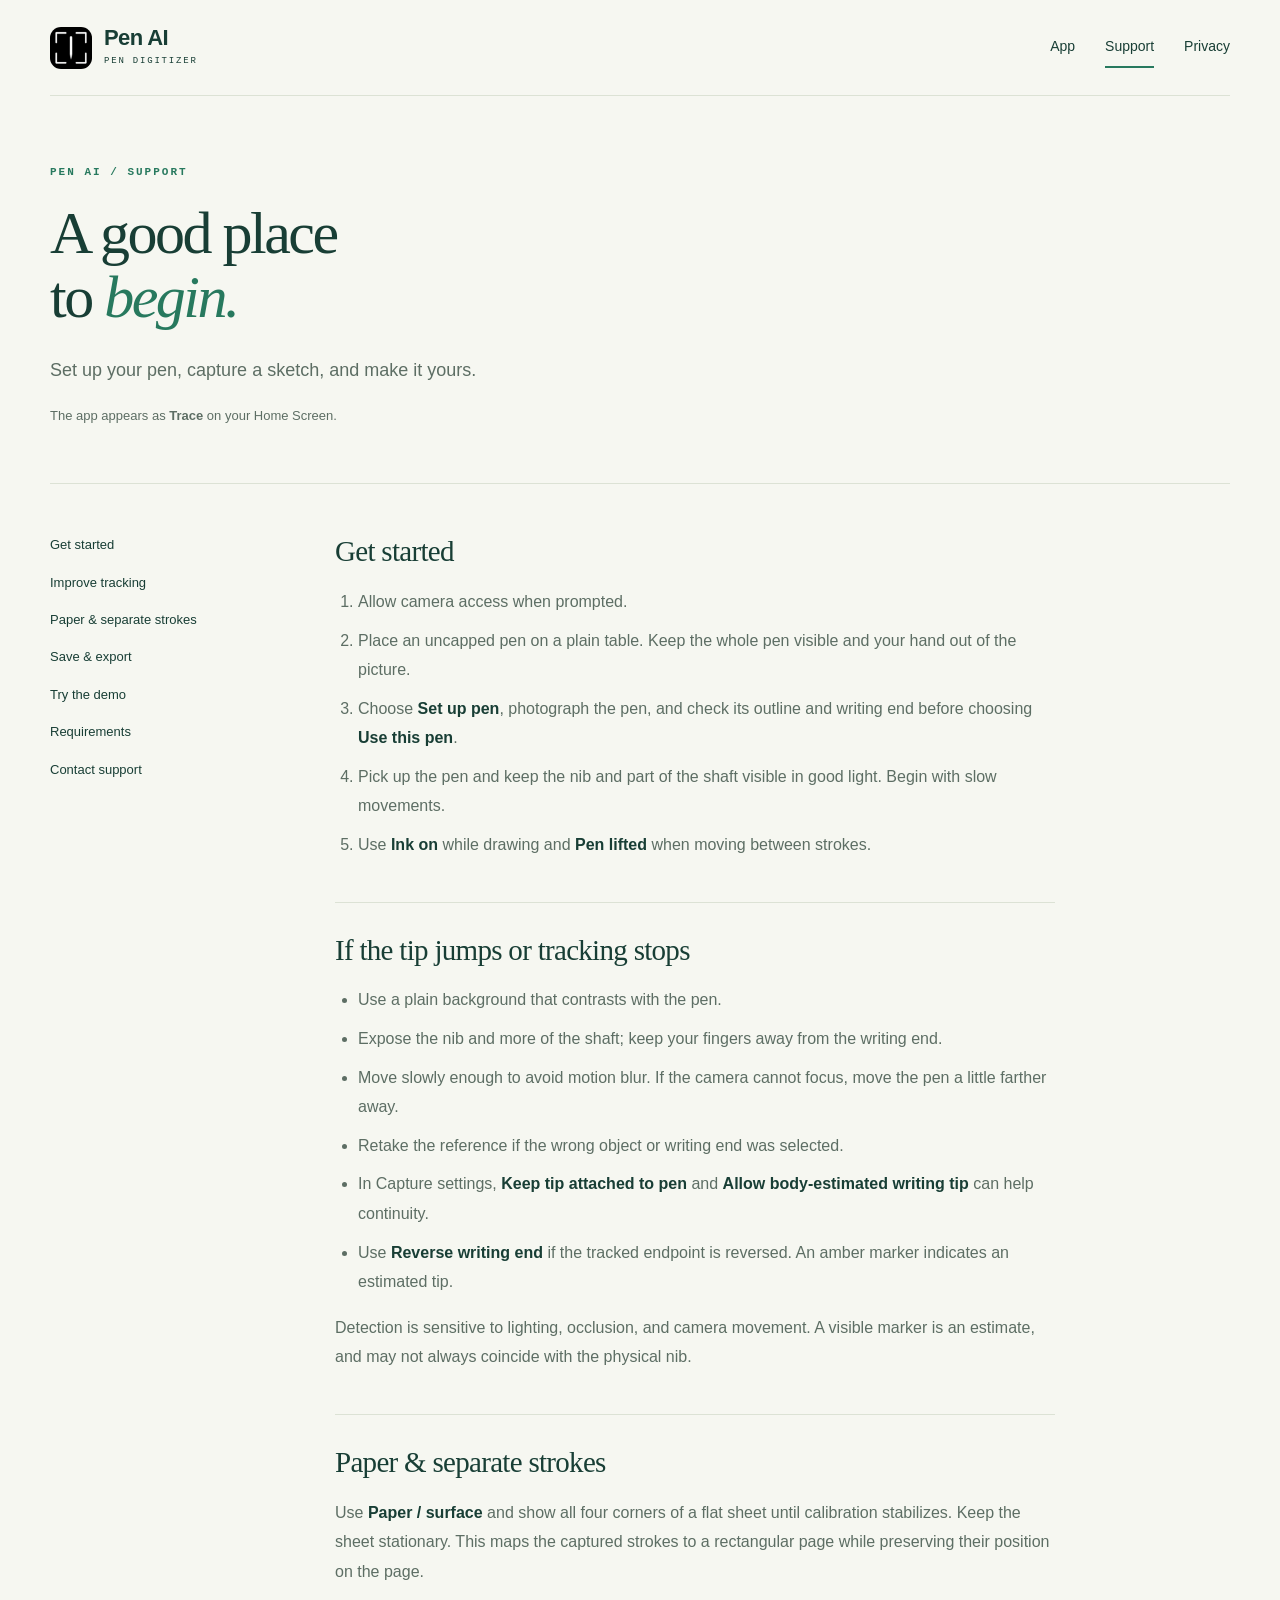
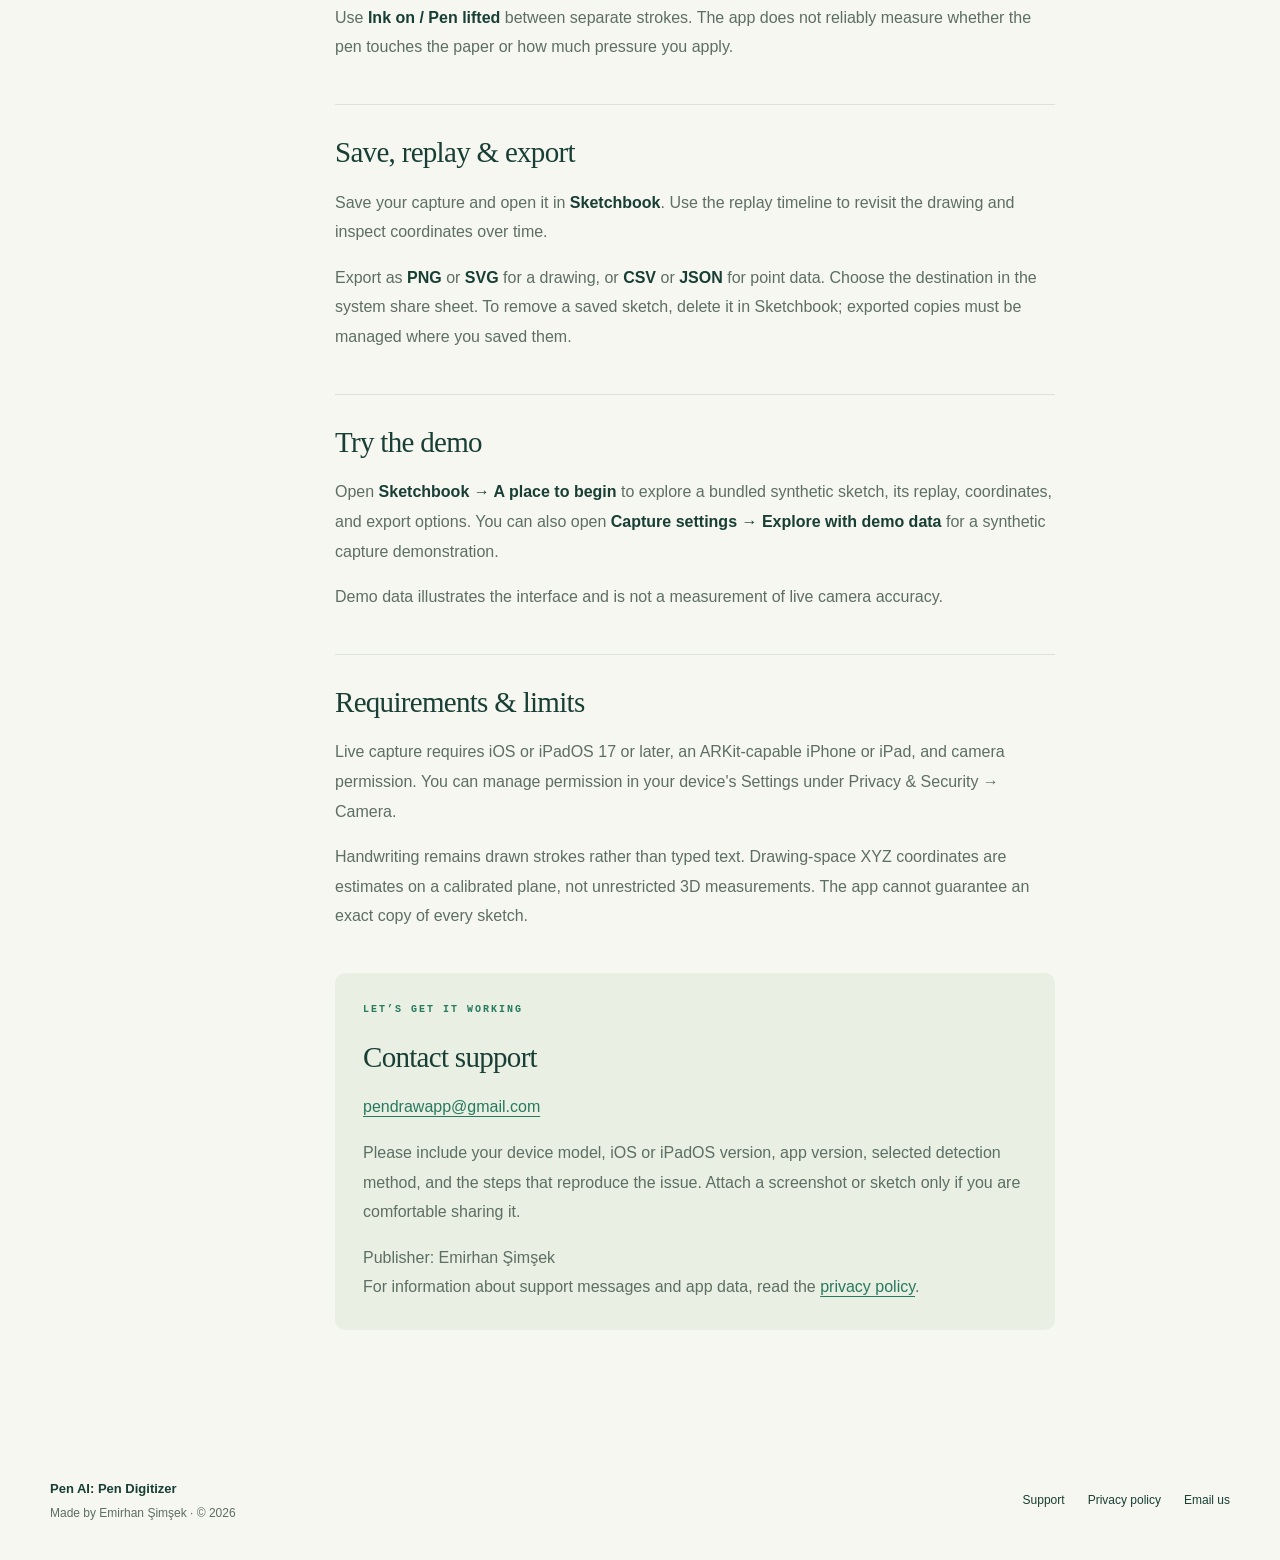
==== support/index.html @ 4abe2c42 "Publish Pen AI website, support guide, and privacy policy" ====
<!doctype html>
<html lang="en"><head><meta charset="utf-8"><meta name="viewport" content="width=device-width, initial-scale=1"><meta name="theme-color" content="#183e35"><meta name="description" content="Set up your pen, improve tip tracking, calibrate paper, replay sketches, and get help with Pen AI for iPhone and iPad."><title>Support — Pen AI: Pen Digitizer</title><link rel="canonical" href="https://emirhan777.github.io/PenAI/support/"><link rel="icon" type="image/png" href="../assets/pen-icon.png"><link rel="stylesheet" href="../assets/style.css"><meta property="og:title" content="Support — Pen AI: Pen Digitizer"><meta property="og:description" content="Set up your pen, improve tip tracking, calibrate paper, replay sketches, and get help with Pen AI for iPhone and iPad."><meta property="og:type" content="website"><meta property="og:url" content="https://emirhan777.github.io/PenAI/support/"><meta property="og:image" content="https://emirhan777.github.io/PenAI/assets/pen-icon.png"></head>
<body><a class="skip" href="#main">Skip to content</a><header class="site-header wrap"><a class="brand" href="../" aria-label="Pen AI home"><img src="../assets/pen-icon.png" width="42" height="42" alt=""><span>Pen AI<span class="brand-sub">PEN DIGITIZER</span></span></a><nav aria-label="Main navigation"><a href="../">App</a><a href="../support/" aria-current="page">Support</a><a href="../privacy/">Privacy</a></nav></header>
<main id="main">
<section class="document-header wrap"><p class="eyebrow">PEN AI / SUPPORT</p><h1>A good place<br>to <em>begin.</em></h1><p class="lead">Set up your pen, capture a sketch, and make it yours.</p><p class="small">The app appears as <strong>Trace</strong> on your Home Screen.</p></section>
<div class="document-layout wrap"><aside class="contents" aria-label="On this page"><a href="#start">Get started</a><a href="#tracking">Improve tracking</a><a href="#paper">Paper &amp; separate strokes</a><a href="#export">Save &amp; export</a><a href="#demo">Try the demo</a><a href="#requirements">Requirements</a><a href="#contact">Contact support</a></aside><div class="prose">
<section id="start"><h2>Get started</h2><ol><li>Allow camera access when prompted.</li><li>Place an uncapped pen on a plain table. Keep the whole pen visible and your hand out of the picture.</li><li>Choose <strong>Set up pen</strong>, photograph the pen, and check its outline and writing end before choosing <strong>Use this pen</strong>.</li><li>Pick up the pen and keep the nib and part of the shaft visible in good light. Begin with slow movements.</li><li>Use <strong>Ink on</strong> while drawing and <strong>Pen lifted</strong> when moving between strokes.</li></ol></section>
<section id="tracking"><h2>If the tip jumps or tracking stops</h2><ul><li>Use a plain background that contrasts with the pen.</li><li>Expose the nib and more of the shaft; keep your fingers away from the writing end.</li><li>Move slowly enough to avoid motion blur. If the camera cannot focus, move the pen a little farther away.</li><li>Retake the reference if the wrong object or writing end was selected.</li><li>In Capture settings, <strong>Keep tip attached to pen</strong> and <strong>Allow body-estimated writing tip</strong> can help continuity.</li><li>Use <strong>Reverse writing end</strong> if the tracked endpoint is reversed. An amber marker indicates an estimated tip.</li></ul><p>Detection is sensitive to lighting, occlusion, and camera movement. A visible marker is an estimate, and may not always coincide with the physical nib.</p></section>
<section id="paper"><h2>Paper &amp; separate strokes</h2><p>Use <strong>Paper / surface</strong> and show all four corners of a flat sheet until calibration stabilizes. Keep the sheet stationary. This maps the captured strokes to a rectangular page while preserving their position on the page.</p><p>Use <strong>Ink on / Pen lifted</strong> between separate strokes. The app does not reliably measure whether the pen touches the paper or how much pressure you apply.</p></section>
<section id="export"><h2>Save, replay &amp; export</h2><p>Save your capture and open it in <strong>Sketchbook</strong>. Use the replay timeline to revisit the drawing and inspect coordinates over time.</p><p>Export as <strong>PNG</strong> or <strong>SVG</strong> for a drawing, or <strong>CSV</strong> or <strong>JSON</strong> for point data. Choose the destination in the system share sheet. To remove a saved sketch, delete it in Sketchbook; exported copies must be managed where you saved them.</p></section>
<section id="demo"><h2>Try the demo</h2><p>Open <strong>Sketchbook → A place to begin</strong> to explore a bundled synthetic sketch, its replay, coordinates, and export options. You can also open <strong>Capture settings → Explore with demo data</strong> for a synthetic capture demonstration.</p><p>Demo data illustrates the interface and is not a measurement of live camera accuracy.</p></section>
<section id="requirements"><h2>Requirements &amp; limits</h2><p>Live capture requires iOS or iPadOS 17 or later, an ARKit-capable iPhone or iPad, and camera permission. You can manage permission in your device's Settings under Privacy &amp; Security → Camera.</p><p>Handwriting remains drawn strokes rather than typed text. Drawing-space XYZ coordinates are estimates on a calibrated plane, not unrestricted 3D measurements. The app cannot guarantee an exact copy of every sketch.</p></section>
<section id="contact" class="contact-card"><p class="eyebrow">LET’S GET IT WORKING</p><h2>Contact support</h2><p><a href="mailto:pendrawapp@gmail.com">pendrawapp@gmail.com</a></p><p>Please include your device model, iOS or iPadOS version, app version, selected detection method, and the steps that reproduce the issue. Attach a screenshot or sketch only if you are comfortable sharing it.</p><p class="small">Publisher: Emirhan Şimşek<br>For information about support messages and app data, read the <a href="../privacy/">privacy policy</a>.</p></section>
</div></div>
</main>
<footer class="site-footer wrap"><div><strong>Pen AI: Pen Digitizer</strong><p>Made by Emirhan Şimşek · © 2026</p></div><div class="footer-links"><a href="../support/">Support</a><a href="../privacy/">Privacy policy</a><a href="mailto:pendrawapp@gmail.com">Email us</a></div></footer></body></html>
---- assets/style.css ----
:root{color-scheme:light;--paper:#f6f7f1;--ink:#183e35;--muted:#5d6e64;--line:#dce2d5;--green:#27795e;--white:#fffef8}*{box-sizing:border-box}html{scroll-behavior:smooth;scroll-padding-top:2rem}body{margin:0;background:var(--paper);color:var(--ink);font-family:-apple-system,BlinkMacSystemFont,"Segoe UI",sans-serif;-webkit-font-smoothing:antialiased;font-size:16px;line-height:1.65}a{color:inherit;text-underline-offset:4px}a:hover{color:var(--green)}a:focus-visible{outline:3px solid #b88139;outline-offset:5px;border-radius:3px}.wrap{width:min(1180px,calc(100% - 80px));margin-inline:auto}.site-header{display:flex;align-items:center;justify-content:space-between;padding:26px 0;border-bottom:1px solid var(--line)}.brand{display:flex;gap:12px;align-items:center;text-decoration:none;font-weight:750;font-size:22px;line-height:1.05;letter-spacing:-.6px}.brand img{border-radius:11px}.brand-sub{display:block;font:9px/1.7 ui-monospace,SFMono-Regular,monospace;letter-spacing:1.8px;margin-top:5px}.site-header nav{display:flex;gap:30px;font-size:14px}.site-header nav a{text-decoration:none;padding:8px 0}.site-header nav a[aria-current]{border-bottom:2px solid var(--green)}.skip{position:absolute;top:-80px;left:12px;z-index:9;background:var(--ink);color:white;padding:10px 18px}.skip:focus{top:12px}.eyebrow{font:600 11px/1.6 ui-monospace,SFMono-Regular,monospace;letter-spacing:2px;color:var(--green);margin:0 0 20px}h1,h2,h3,p{margin-top:0}h1,h2{font-family:Georgia,"Times New Roman",serif;font-weight:400;letter-spacing:-2.5px;line-height:1.06}h1{font-size:clamp(46px,5.15vw,70px);margin-bottom:26px}h1 em{font-weight:400;color:var(--green)}h2{font-size:40px;letter-spacing:-1.4px}h3{font-size:21px;line-height:1.3;letter-spacing:-.4px}.lead{font-size:18px;line-height:1.75;color:var(--muted);max-width:500px}.hero{display:grid;grid-template-columns:1.28fr 1fr;gap:50px;align-items:center;padding-block:70px 80px}.hero-actions{display:flex;flex-wrap:wrap;gap:15px;align-items:center;margin-top:32px}.button{display:inline-flex;align-items:center;justify-content:space-between;gap:30px;background:var(--ink);color:#fff;text-decoration:none;border-radius:6px;padding:14px 21px;font-size:14px;font-weight:600}.button:hover{background:var(--green);color:white}.release{display:block;font-size:12px;color:var(--muted);max-width:180px}.hero-facts{display:flex;flex-wrap:wrap;gap:10px 16px;font-size:11px;color:var(--muted);margin-top:32px}.hero-facts span+span:before{content:'·';margin-right:16px}.app-preview{margin:0;position:relative;text-align:center;padding:22px 24px 18px;border:1px solid var(--line);border-radius:18px;background-color:#e9efe3;background-image:radial-gradient(#c7d5c4 .7px,transparent .7px);background-size:17px 17px}.preview-label{display:flex;align-items:center;gap:8px;margin-bottom:22px;font:11px ui-monospace,monospace;color:var(--muted)}.dot{width:6px;height:6px;border-radius:50%;background:var(--green)}.phone{margin:auto;width:min(246px,90%);border:6px solid #183e35;border-radius:29px;overflow:hidden;box-shadow:0 22px 40px #183e351a;background:var(--paper)}.phone img{display:block;width:100%;height:auto}.app-preview figcaption{font-size:10px;letter-spacing:.4px;color:var(--muted);margin-top:19px}.feature-section{border-top:1px solid var(--line);padding-block:65px}.section-heading{margin-bottom:40px}.feature-grid{display:grid;grid-template-columns:repeat(3,1fr);gap:40px}.feature-grid article{border-top:1px solid var(--line);padding-top:20px}.number{display:block;font:11px ui-monospace,monospace;letter-spacing:1px;color:var(--green);margin-bottom:24px}.feature-grid p{font-size:15px;color:var(--muted);line-height:1.8;margin-bottom:0}.note-section{display:grid;grid-template-columns:1fr 1.1fr;gap:80px;border-top:1px solid var(--line);padding-block:64px 80px}.note-section p:not(.eyebrow){font-size:15px;color:var(--muted)}.text-link{font-size:14px;font-weight:600}.privacy-band{background:var(--ink);color:var(--paper);padding-block:55px}.privacy-band .wrap{display:flex;align-items:center;justify-content:space-between;gap:40px}.privacy-band h2{font-size:34px;max-width:550px}.privacy-band p:not(.eyebrow){font-size:14px;max-width:570px;color:#d3e0d5;margin-bottom:0}.privacy-band .eyebrow{color:#accbb8}.button.light{background:var(--paper);color:var(--ink);flex-shrink:0}.site-footer{padding-block:36px;display:flex;justify-content:space-between;gap:24px;font-size:12px}.site-footer strong{font-size:13px}.site-footer p{color:var(--muted);margin:4px 0 0}.footer-links{display:flex;gap:23px;align-items:center}.footer-links a{text-decoration:none}.document-header{padding-block:68px 44px;border-bottom:1px solid var(--line)}.document-header h1{font-size:60px}.small{font-size:13px;color:var(--muted)}.document-layout{display:grid;grid-template-columns:210px minmax(0,720px);gap:75px;align-items:start;padding-block:50px 70px}.contents{display:flex;flex-direction:column;gap:16px;font-size:13px;position:sticky;top:32px}.contents a{text-decoration:none}.prose section{margin-bottom:42px;scroll-margin-top:24px}.prose h2{font-size:29px;letter-spacing:-.7px;line-height:1.2;margin-bottom:18px}.prose p,.prose li{color:var(--muted);font-size:16px;line-height:1.85}.prose li+li{margin-top:9px}.prose ol,.prose ul{padding-left:23px}.prose strong{color:var(--ink);font-weight:600}.prose a{color:var(--green);overflow-wrap:anywhere}.prose section:not(:first-child){border-top:1px solid var(--line);padding-top:30px}.prose .contact-card{padding:28px!important;background:#e9efe3;border-radius:10px;border-top:0!important}.contact-card p:last-child{margin-bottom:0}.contact-card .eyebrow{font-size:10px;color:var(--green)}@media(min-width:1450px){.hero{padding-block:90px}.phone{width:270px}}@media(max-width:900px){.wrap{width:calc(100% - 48px)}.hero{gap:26px;grid-template-columns:1.2fr 1fr}h1{font-size:48px}.hero-actions{align-items:flex-start;flex-direction:column}.hero-facts{display:block}.hero-facts span{display:block}.hero-facts span+span:before{content:none}.feature-grid{gap:24px}.document-layout{grid-template-columns:170px minmax(0,1fr);gap:30px}.privacy-band .wrap{align-items:flex-start;flex-direction:column}.note-section{gap:40px}}@media(max-width:600px){.wrap{width:calc(100% - 40px)}.site-header{padding-block:20px}.brand{font-size:20px;gap:9px}.brand img{width:36px;height:36px}.brand-sub{font-size:8px}.site-header nav{gap:18px;font-size:12px}.hero{grid-template-columns:1fr;padding-block:44px;gap:35px}h1{font-size:47px;letter-spacing:-2px}.lead{font-size:17px}.hero-facts{display:flex;gap:9px 17px;margin-top:24px}.hero-facts span+span:before{content:none}.hero-actions{margin-top:24px;gap:13px}.release{max-width:none}.app-preview{max-width:440px;width:100%;padding:18px 24px;margin:auto}.phone{width:225px}.feature-section{padding-block:44px}.section-heading{margin-bottom:28px}h2{font-size:34px}.feature-grid{grid-template-columns:1fr;gap:30px}.feature-grid article{padding-top:18px}.number{margin-bottom:16px}.feature-grid h3{margin-bottom:10px}.note-section{grid-template-columns:1fr;padding-block:44px;gap:14px}.privacy-band{padding-block:40px}.privacy-band h2{font-size:32px}.site-footer{flex-direction:column;padding-block:28px}.footer-links{gap:24px}.document-header{padding-block:40px 30px}.document-header h1{font-size:48px}.document-layout{display:block;padding-block:24px 35px}.contents{position:static;flex-direction:row;flex-wrap:wrap;gap:12px 18px;padding-bottom:25px;margin-bottom:30px;border-bottom:1px solid var(--line)}.prose h2{font-size:27px}.prose section{margin-bottom:32px}.prose .contact-card{padding:22px!important}}@media(prefers-reduced-motion:reduce){html{scroll-behavior:auto}}
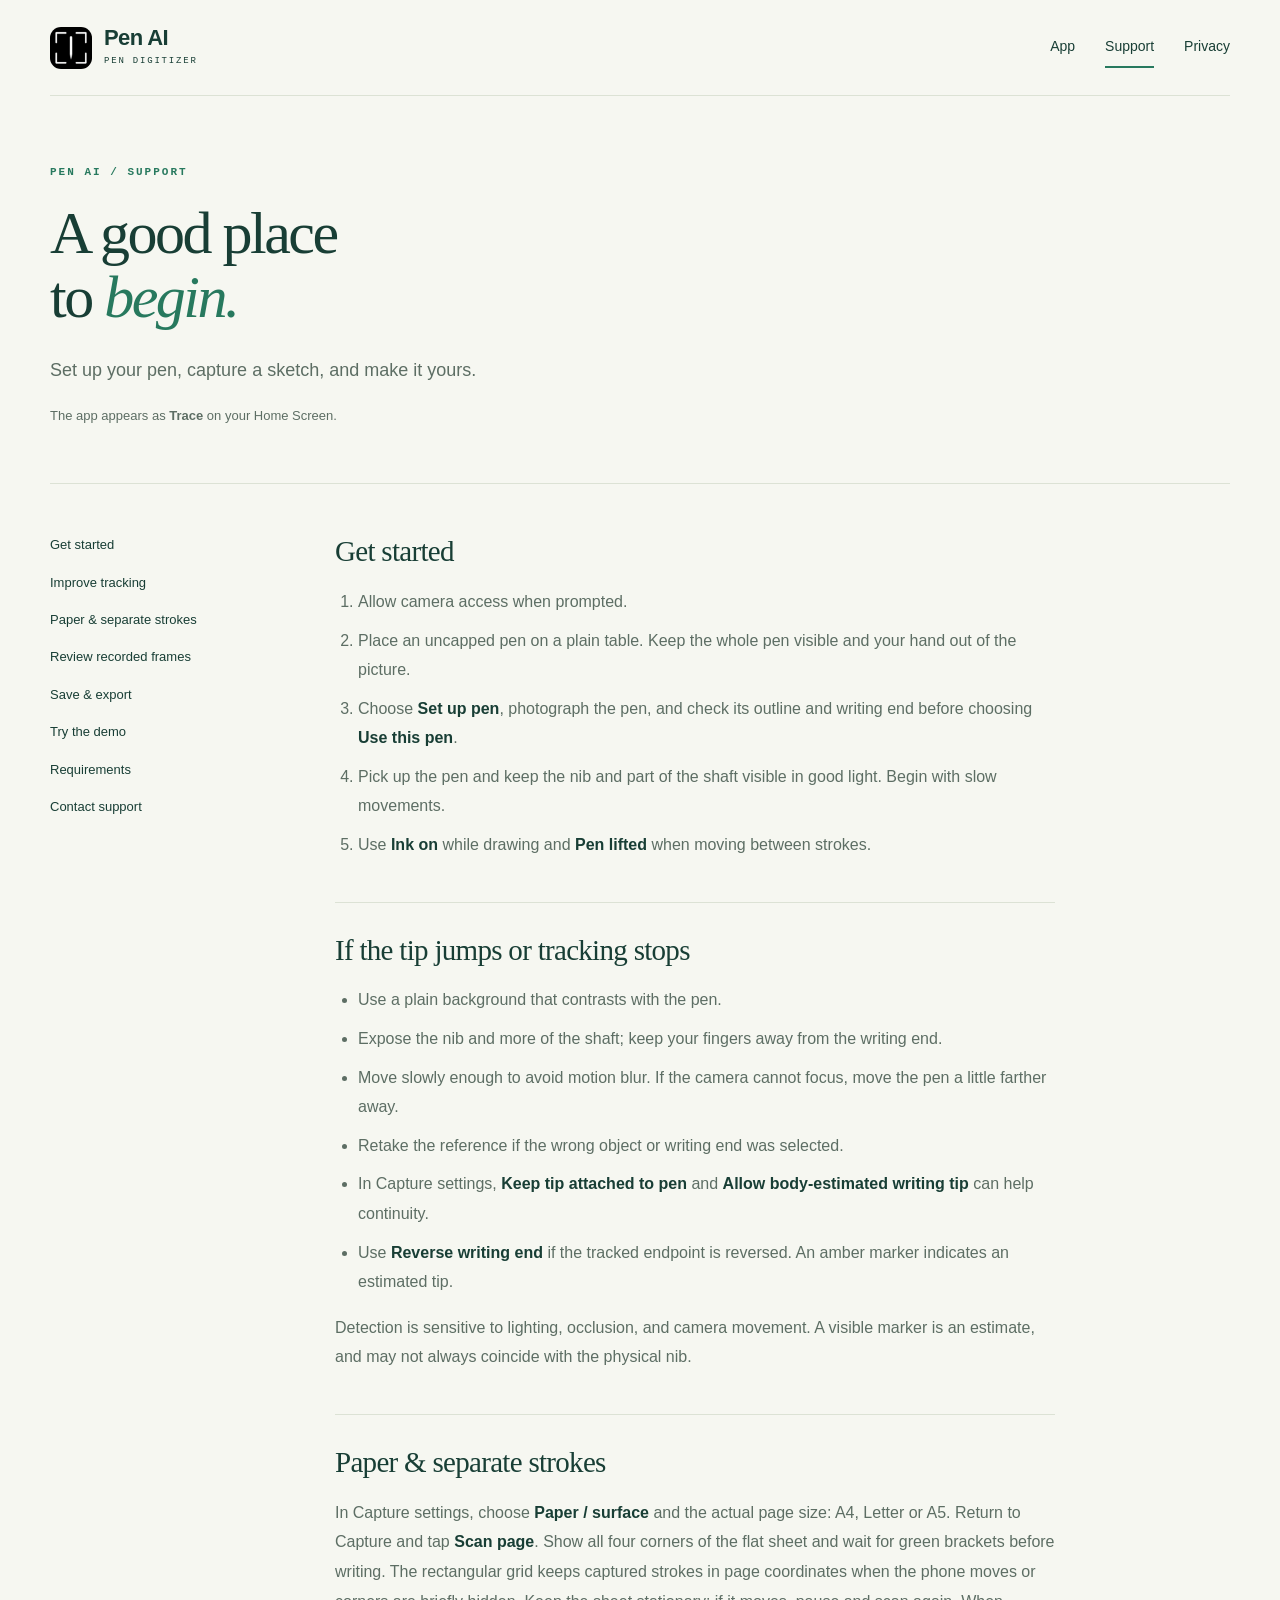
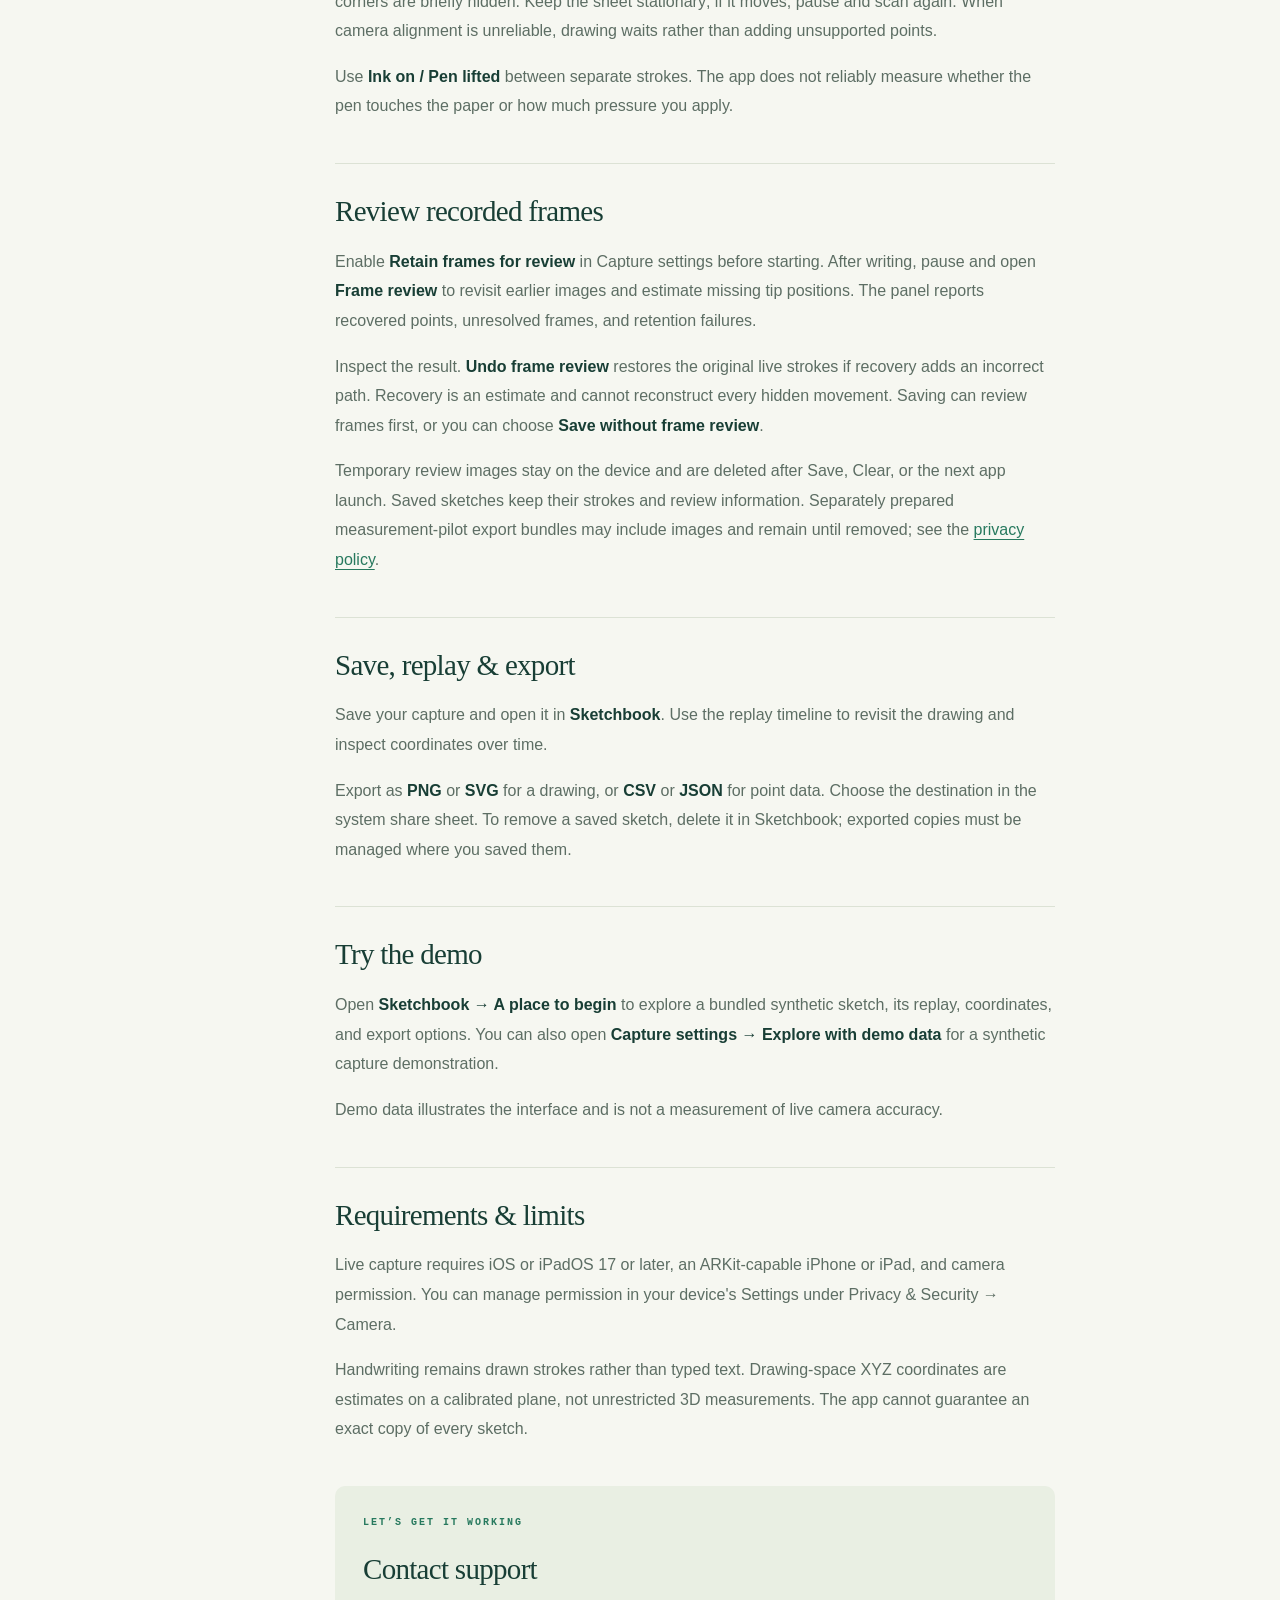
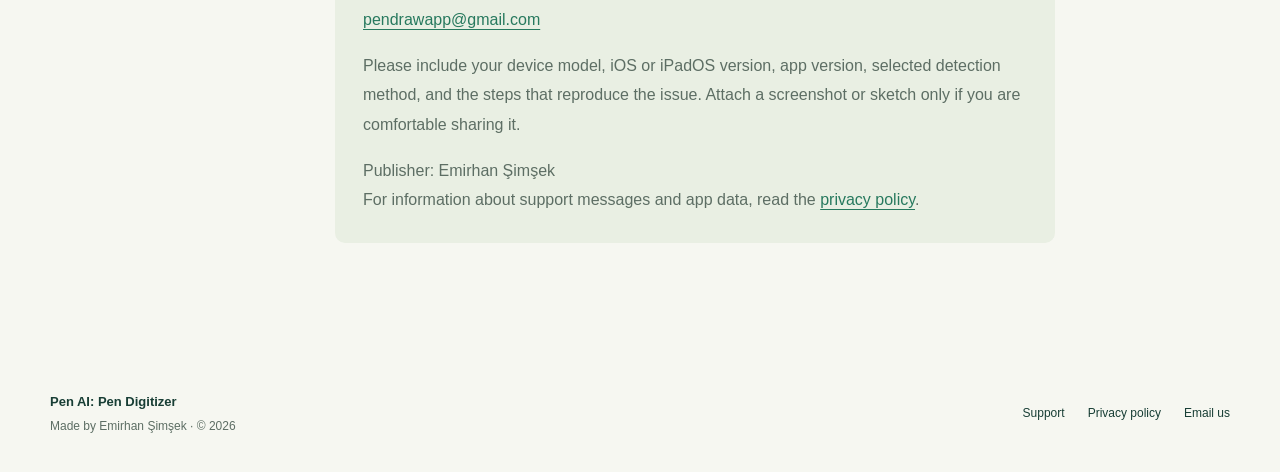
==== commit 9dd6ff31: "Document page scanning and local frame review for build 2" ====
--- a/support/index.html
+++ b/support/index.html
@@ -3,10 +3,11 @@
 <body><a class="skip" href="#main">Skip to content</a><header class="site-header wrap"><a class="brand" href="../" aria-label="Pen AI home"><img src="../assets/pen-icon.png" width="42" height="42" alt=""><span>Pen AI<span class="brand-sub">PEN DIGITIZER</span></span></a><nav aria-label="Main navigation"><a href="../">App</a><a href="../support/" aria-current="page">Support</a><a href="../privacy/">Privacy</a></nav></header>
 <main id="main">
 <section class="document-header wrap"><p class="eyebrow">PEN AI / SUPPORT</p><h1>A good place<br>to <em>begin.</em></h1><p class="lead">Set up your pen, capture a sketch, and make it yours.</p><p class="small">The app appears as <strong>Trace</strong> on your Home Screen.</p></section>
-<div class="document-layout wrap"><aside class="contents" aria-label="On this page"><a href="#start">Get started</a><a href="#tracking">Improve tracking</a><a href="#paper">Paper &amp; separate strokes</a><a href="#export">Save &amp; export</a><a href="#demo">Try the demo</a><a href="#requirements">Requirements</a><a href="#contact">Contact support</a></aside><div class="prose">
+<div class="document-layout wrap"><aside class="contents" aria-label="On this page"><a href="#start">Get started</a><a href="#tracking">Improve tracking</a><a href="#paper">Paper &amp; separate strokes</a><a href="#review">Review recorded frames</a><a href="#export">Save &amp; export</a><a href="#demo">Try the demo</a><a href="#requirements">Requirements</a><a href="#contact">Contact support</a></aside><div class="prose">
 <section id="start"><h2>Get started</h2><ol><li>Allow camera access when prompted.</li><li>Place an uncapped pen on a plain table. Keep the whole pen visible and your hand out of the picture.</li><li>Choose <strong>Set up pen</strong>, photograph the pen, and check its outline and writing end before choosing <strong>Use this pen</strong>.</li><li>Pick up the pen and keep the nib and part of the shaft visible in good light. Begin with slow movements.</li><li>Use <strong>Ink on</strong> while drawing and <strong>Pen lifted</strong> when moving between strokes.</li></ol></section>
 <section id="tracking"><h2>If the tip jumps or tracking stops</h2><ul><li>Use a plain background that contrasts with the pen.</li><li>Expose the nib and more of the shaft; keep your fingers away from the writing end.</li><li>Move slowly enough to avoid motion blur. If the camera cannot focus, move the pen a little farther away.</li><li>Retake the reference if the wrong object or writing end was selected.</li><li>In Capture settings, <strong>Keep tip attached to pen</strong> and <strong>Allow body-estimated writing tip</strong> can help continuity.</li><li>Use <strong>Reverse writing end</strong> if the tracked endpoint is reversed. An amber marker indicates an estimated tip.</li></ul><p>Detection is sensitive to lighting, occlusion, and camera movement. A visible marker is an estimate, and may not always coincide with the physical nib.</p></section>
-<section id="paper"><h2>Paper &amp; separate strokes</h2><p>Use <strong>Paper / surface</strong> and show all four corners of a flat sheet until calibration stabilizes. Keep the sheet stationary. This maps the captured strokes to a rectangular page while preserving their position on the page.</p><p>Use <strong>Ink on / Pen lifted</strong> between separate strokes. The app does not reliably measure whether the pen touches the paper or how much pressure you apply.</p></section>
+<section id="paper"><h2>Paper &amp; separate strokes</h2><p>In Capture settings, choose <strong>Paper / surface</strong> and the actual page size: A4, Letter or A5. Return to Capture and tap <strong>Scan page</strong>. Show all four corners of the flat sheet and wait for green brackets before writing. The rectangular grid keeps captured strokes in page coordinates when the phone moves or corners are briefly hidden. Keep the sheet stationary; if it moves, pause and scan again. When camera alignment is unreliable, drawing waits rather than adding unsupported points.</p><p>Use <strong>Ink on / Pen lifted</strong> between separate strokes. The app does not reliably measure whether the pen touches the paper or how much pressure you apply.</p></section>
+<section id="review"><h2>Review recorded frames</h2><p>Enable <strong>Retain frames for review</strong> in Capture settings before starting. After writing, pause and open <strong>Frame review</strong> to revisit earlier images and estimate missing tip positions. The panel reports recovered points, unresolved frames, and retention failures.</p><p>Inspect the result. <strong>Undo frame review</strong> restores the original live strokes if recovery adds an incorrect path. Recovery is an estimate and cannot reconstruct every hidden movement. Saving can review frames first, or you can choose <strong>Save without frame review</strong>.</p><p>Temporary review images stay on the device and are deleted after Save, Clear, or the next app launch. Saved sketches keep their strokes and review information. Separately prepared measurement-pilot export bundles may include images and remain until removed; see the <a href="../privacy/">privacy policy</a>.</p></section>
 <section id="export"><h2>Save, replay &amp; export</h2><p>Save your capture and open it in <strong>Sketchbook</strong>. Use the replay timeline to revisit the drawing and inspect coordinates over time.</p><p>Export as <strong>PNG</strong> or <strong>SVG</strong> for a drawing, or <strong>CSV</strong> or <strong>JSON</strong> for point data. Choose the destination in the system share sheet. To remove a saved sketch, delete it in Sketchbook; exported copies must be managed where you saved them.</p></section>
 <section id="demo"><h2>Try the demo</h2><p>Open <strong>Sketchbook → A place to begin</strong> to explore a bundled synthetic sketch, its replay, coordinates, and export options. You can also open <strong>Capture settings → Explore with demo data</strong> for a synthetic capture demonstration.</p><p>Demo data illustrates the interface and is not a measurement of live camera accuracy.</p></section>
 <section id="requirements"><h2>Requirements &amp; limits</h2><p>Live capture requires iOS or iPadOS 17 or later, an ARKit-capable iPhone or iPad, and camera permission. You can manage permission in your device's Settings under Privacy &amp; Security → Camera.</p><p>Handwriting remains drawn strokes rather than typed text. Drawing-space XYZ coordinates are estimates on a calibrated plane, not unrestricted 3D measurements. The app cannot guarantee an exact copy of every sketch.</p></section>
